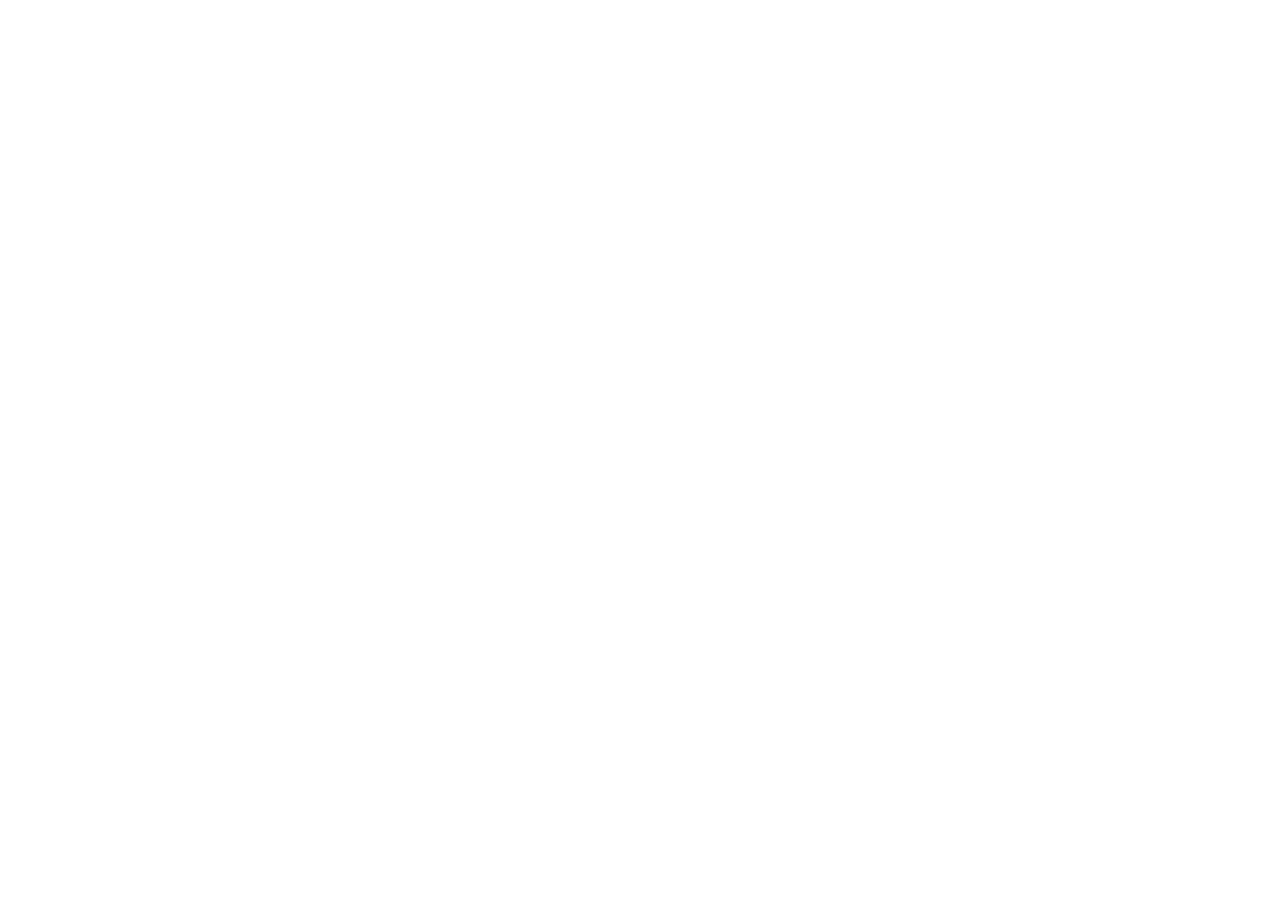
==== faq/index.html @ 0f5249c9 "first commit" ====
<!DOCTYPE html>
<html lang="en">
<head>
  <meta charset="UTF-8">
  <meta name="viewport" content="width=device-width, initial-scale=1.0">
  <title>TaskBoard - FAQ</title>
  <!-- Css Link -->
  <link rel="stylesheet" href="../style/style.css">
</head>
<body>
  
<div class="container">
  
</div>
  <!-- Script Link -->
  <script src="../script/script.js"></script>
  <!-- End -->
</body>
</html>
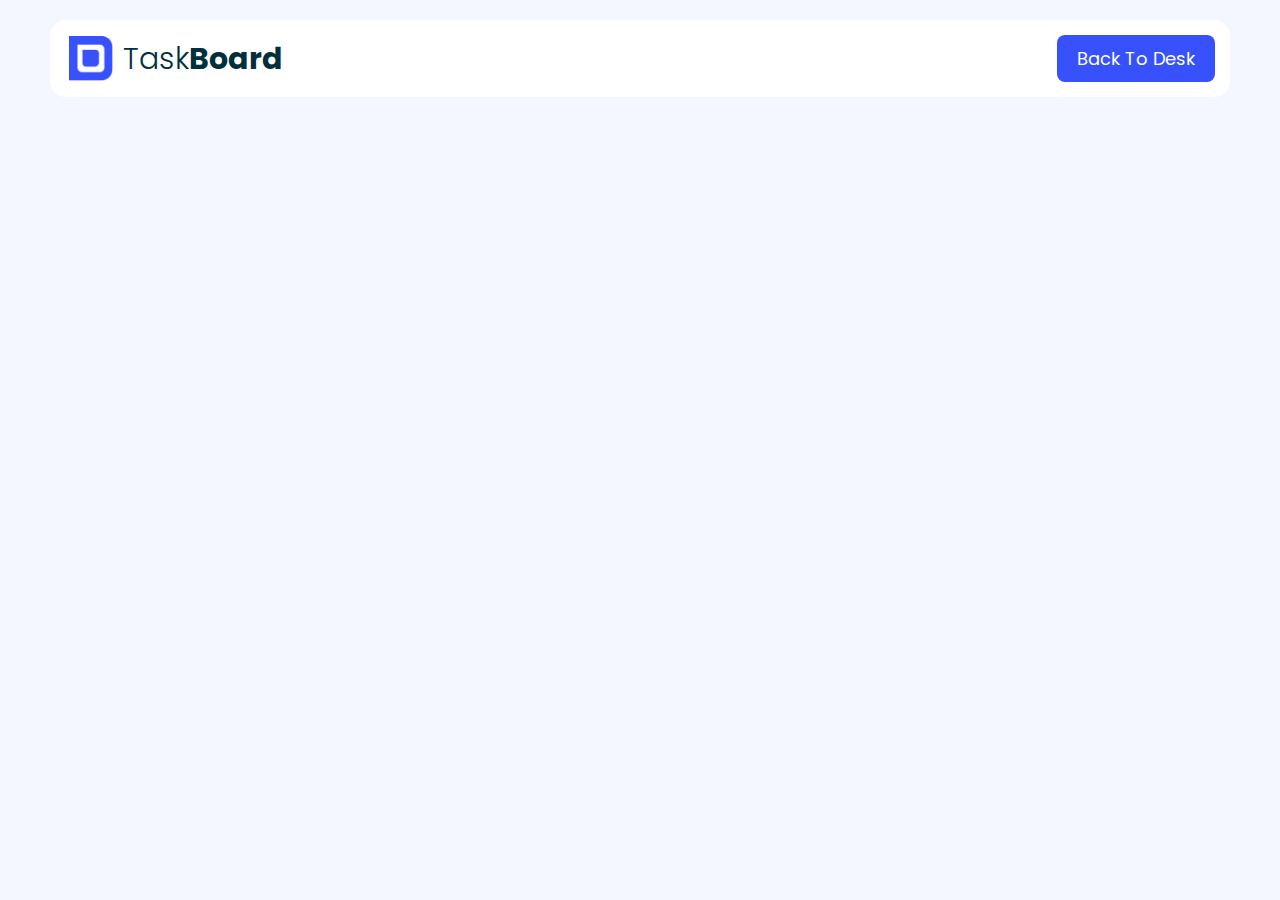
==== commit 6fa088ee: "Faq Header Section Added" ====
--- a/faq/index.html
+++ b/faq/index.html
@@ -5,15 +5,31 @@
   <meta name="viewport" content="width=device-width, initial-scale=1.0">
   <title>TaskBoard - FAQ</title>
   <!-- Css Link -->
+  <link rel="stylesheet" href="./faq.css">
   <link rel="stylesheet" href="../style/style.css">
 </head>
 <body>
+  <!-- <====== (Header Section) ========> -->
+  <header class="max_screen header">
+    <!-- Nav Section -->
+    <nav class="nav_section">
+      <!-- Logo -->
+      <div class="nav_content">
+        <img src="../assets/logo.png" alt="logo">
+        <span class="nav_logoText">Task<span style="font-weight: bold;">Board</span>
+      </div>
+      <!-- Button -->
+      <div class="header_button" id="back_btn">
+        <button>
+          Back To Desk
+        </button>
+      </div>
+    </nav>
+  </header>
+  <!-- <====== (Main Section) ========> -->
   
-<div class="container">
-  
-</div>
-  <!-- Script Link -->
-  <script src="../script/script.js"></script>
+  <!-- JavaScript Link -->
+  <script src="./faq.js"></script>
   <!-- End -->
 </body>
 </html>--- a/faq/faq.css
+++ b/faq/faq.css
@@ -0,0 +1,52 @@
+* {
+  margin: 0;
+  padding: 0;
+  box-sizing: border-box;
+}
+body{
+  background-color: #f4f7ff;
+  padding: 20px;
+}
+/* Custom Setting */
+.max_screen{
+  max-width: 1180px;
+  margin: auto;
+}
+
+
+/* Header */
+.header{
+  background-color: var(--white-color);
+  padding: 15px;
+  border-radius: 16px;
+}
+/* Nav Section */
+.nav_section{
+  display: flex;
+  justify-content: space-between;
+  align-items: center;
+}
+.nav_content{
+  display: flex;
+  justify-content: center;
+  align-items: center;
+  gap: 10px;
+}
+.nav_content > img{
+  width: 20%;
+}
+.nav_logoText{
+  font-size: 30px;
+  font-weight: 300;
+  color: var(--logo-text);
+}
+/* Header Buton */
+.header_button button{
+  background-color: var(--button_color);
+  color: var(--white-color);
+  border: none;
+  padding: 10px 20px;
+  border-radius: 8px;
+  font-size: 18px;
+  cursor: pointer;
+}--- a/style/style.css
+++ b/style/style.css
@@ -0,0 +1,13 @@
+@import url('https://fonts.googleapis.com/css2?family=Poppins:ital,wght@0,100;0,200;0,300;0,400;0,500;0,600;0,700;0,800;0,900;1,100;1,200;1,300;1,400;1,500;1,600;1,700;1,800;1,900&display=swap');
+* {
+  margin: 0;
+  padding: 0;
+  box-sizing: border-box;
+  font-family: "Poppins", sans-serif;
+}
+
+:root{
+  --white-color: #ffffff;
+  --logo-text: #00303C;
+  --button_color: #3752FD;
+}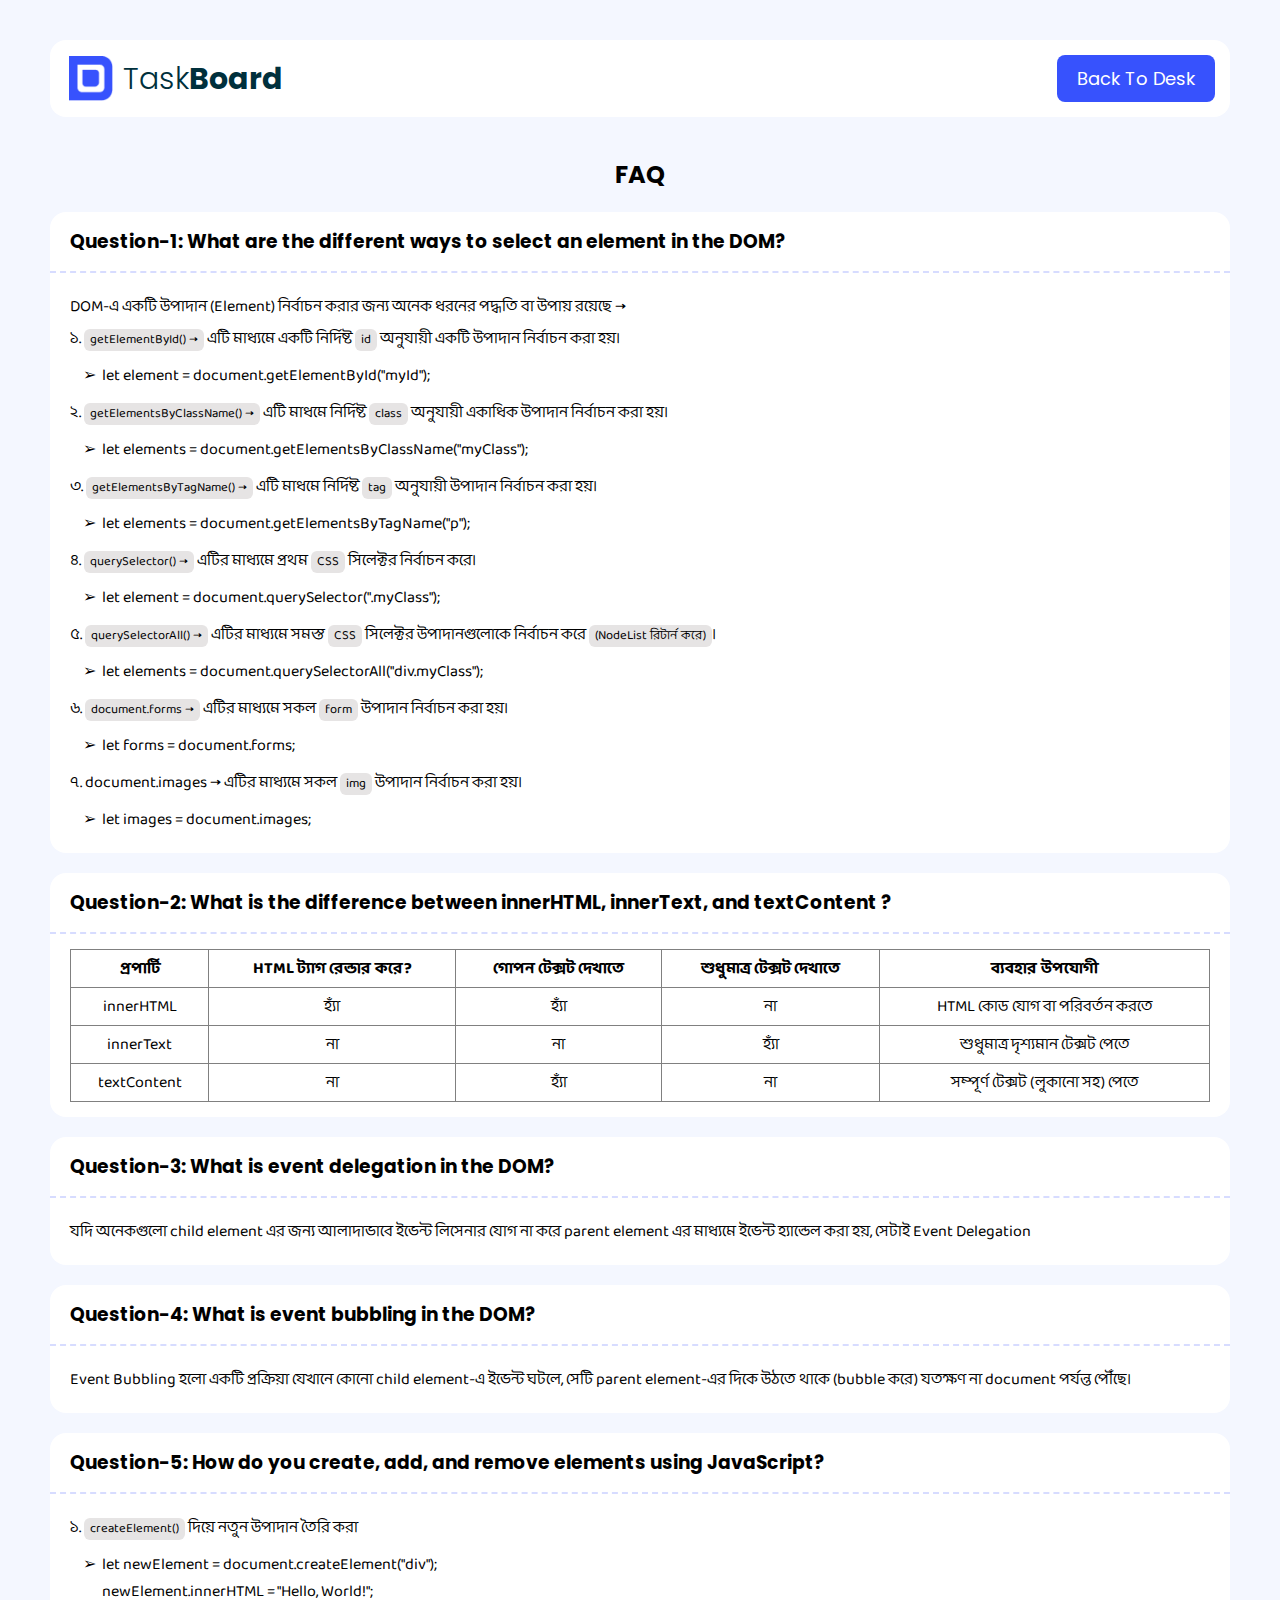
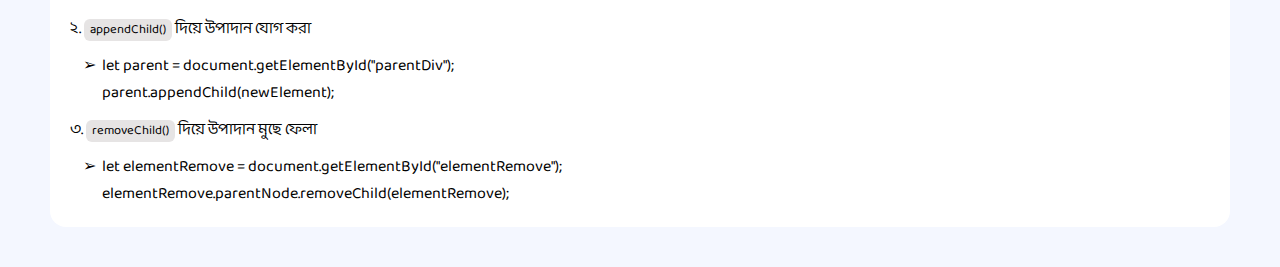
==== commit dbba23ac: "Faq Page Added" ====
--- a/faq/index.html
+++ b/faq/index.html
@@ -27,7 +27,143 @@
     </nav>
   </header>
   <!-- <====== (Main Section) ========> -->
-  
+  <main class="main max_screen">
+    <h2 style="text-align: center;">FAQ</h2>
+    <!-- Faq 1 -->
+    <div class="faq-content">
+      <h3>Question-1: What are the different ways to select an element in the DOM?</h3>
+      <!-- Content -->
+      <div class="faq_answer">
+        <p>DOM-এ একটি উপাদান (Element) নির্বাচন করার জন্য অনেক ধরনের পদ্ধতি বা উপায় রয়েছে →</p>
+        <div>
+          <p>১. <span class="highlight_code">getElementById() →</span> এটি মাধ্যমে একটি নির্দিষ্ট <span class="highlight_code">id</span> অনুযায়ী একটি উপাদান নির্বাচন করা হয়।</p>
+        <ul>
+          <li>let element = document.getElementById("myId");</li>
+        </ul>
+        </div>
+        <div>
+          <p>২. <span class="highlight_code">getElementsByClassName() →</span> এটি মাধমে নির্দিষ্ট <span class="highlight_code">class</span> অনুযায়ী একাধিক উপাদান নির্বাচন করা হয়।</p>
+        <ul>
+          <li>let elements = document.getElementsByClassName("myClass");</li>
+        </ul>
+        </div>
+        <div>
+          <p>৩. <span class="highlight_code">getElementsByTagName() →</span> এটি মাধমে নির্দিষ্ট <span class="highlight_code">tag</span> অনুযায়ী উপাদান নির্বাচন করা হয়।</p>
+        <ul>
+          <li>let elements = document.getElementsByTagName("p");</li>
+        </ul>
+        </div>
+        <div>
+          <p>৪. <span class="highlight_code">querySelector() →</span> এটির মাধ্যমে প্রথম <span class="highlight_code">CSS</span> সিলেক্টর নির্বাচন করে।</p>
+        <ul>
+          <li>let element = document.querySelector(".myClass");</li>
+        </ul>
+        </div>
+        <div>
+          <p>৫. <span class="highlight_code">querySelectorAll() →</span> এটির মাধ্যমে সমস্ত <span class="highlight_code">CSS</span> সিলেক্টর উপাদানগুলোকে নির্বাচন করে <span class="highlight_code">(NodeList রিটার্ন করে)</span>।</p>
+        <ul>
+          <li>let elements = document.querySelectorAll("div.myClass");</li>
+        </ul>
+        </div>
+        <div>
+          <p>৬. <span class="highlight_code">document.forms →</span> এটির মাধ্যমে সকল <span class="highlight_code">form</span> উপাদান নির্বাচন করা হয়।</p>
+        <ul>
+          <li>let forms = document.forms;</li>
+        </ul>
+        </div>
+        <div>
+          <p>৭. document.images → এটির মাধ্যমে সকল <span class="highlight_code">img</span> উপাদান নির্বাচন করা হয়।</p>
+        <ul>
+          <li>let images = document.images;</li>
+        </ul>
+        </div>
+      </div>
+    </div>
+    <!-- Faq 2 -->
+    <div class="faq-content">
+      <h3>Question-2: What is the difference between innerHTML, innerText, and textContent ?</h3>
+      <div class="faq_answer">
+        <table border="1">
+          <tr>
+            <th>প্রপার্টি</th>
+            <th>HTML ট্যাগ রেন্ডার করে?</th>
+            <th>গোপন টেক্সট দেখাতে</th>
+            <th>শুধুমাত্র টেক্সট দেখাতে</th>
+            <th>ব্যবহার উপযোগী</th>
+          </tr>
+          <tr>
+            <td>innerHTML</td>
+            <td>হ্যাঁ</td>
+            <td>হ্যাঁ</td>
+            <td>না</td>
+            <td>HTML কোড যোগ বা পরিবর্তন করতে</td>
+          </tr>
+          <tr>
+            <td>innerText</td>
+            <td>না</td>
+            <td>না</td>
+            <td>হ্যাঁ</td>
+            <td>শুধুমাত্র দৃশ্যমান টেক্সট পেতে</td>
+          </tr>
+          <tr>
+            <td>textContent</td>
+            <td>না</td>
+            <td>হ্যাঁ</td>
+            <td>না</td>
+            <td>সম্পূর্ণ টেক্সট (লুকানো সহ) পেতে</td>
+          </tr>
+        </table>
+      </div>
+    </div>
+    <!-- Faq 3 -->
+    <div class="faq-content">
+      <h3>Question-3: What is event delegation in the DOM?</h3>
+      <div class="faq_answer">
+        <p>যদি অনেকগুলো child element এর জন্য আলাদাভাবে ইভেন্ট লিসেনার যোগ না করে parent element এর মাধ্যমে ইভেন্ট হ্যান্ডেল করা হয়, সেটাই Event Delegation</p>
+      </div>
+    </div>
+    <!-- Faq 4 -->
+    <div class="faq-content">
+      <h3>Question-4: What is event bubbling in the DOM?</h3>
+      <div class="faq_answer">
+        <p>Event Bubbling হলো একটি প্রক্রিয়া যেখানে কোনো child element-এ ইভেন্ট ঘটলে, সেটি parent element-এর দিকে উঠতে থাকে (bubble করে) যতক্ষণ না document পর্যন্ত পৌঁছে।</p>
+      </div>
+    </div>
+    <!-- Faq 4 -->
+    <div class="faq-content">
+      <h3>Question-5: How do you create, add, and remove elements using JavaScript?</h3>
+      <div class="faq_answer">
+        <div>
+          <p>১. <span class="highlight_code">createElement()</span> দিয়ে নতুন উপাদান তৈরি করা</p>
+          <ul>
+            <li>
+              let newElement = document.createElement("div");<br>
+              newElement.innerHTML = "Hello, World!";
+            </li>
+          </ul>
+        </div>
+        <div>
+          <p>২. <span class="highlight_code">appendChild()</span> দিয়ে উপাদান যোগ করা</p>
+          <ul>
+            <li>
+              let parent = document.getElementById("parentDiv");<br>
+              parent.appendChild(newElement);
+            </li>
+          </ul>
+        </div>
+        <div>
+          <p>৩. <span class="highlight_code">removeChild()</span> দিয়ে উপাদান মুছে ফেলা</p>
+          <ul>
+            <li>
+              let elementRemove = document.getElementById("elementRemove");<br>
+              elementRemove.parentNode.removeChild(elementRemove);
+            </li>
+          </ul>
+        </div>
+      </div>
+    </div>
+  </main>
+
   <!-- JavaScript Link -->
   <script src="./faq.js"></script>
   <!-- End -->
--- a/faq/faq.css
+++ b/faq/faq.css
@@ -4,15 +4,9 @@
   box-sizing: border-box;
 }
 body{
-  background-color: #f4f7ff;
+  background-color: var(--body-bg);
   padding: 20px;
 }
-/* Custom Setting */
-.max_screen{
-  max-width: 1180px;
-  margin: auto;
-}
-
 
 /* Header */
 .header{
@@ -49,4 +43,44 @@
   border-radius: 8px;
   font-size: 18px;
   cursor: pointer;
+}
+/* Main Section */
+.main{
+  padding: 20px 0;
+  display: flex;
+  flex-direction: column;
+  gap: 20px;
+}
+/* FAQ */
+.faq-content{
+  background-color: var(--white-color);
+  border-radius: 16px;
+}
+.faq-content > h3{
+  border-bottom: 2px dashed rgba(55, 82, 253, 0.2);
+  padding: 15px 20px;
+}
+.faq_answer p, .faq_answer ul{
+  font-family: "Baloo Da 2", sans-serif;
+}
+.faq_answer ul{
+  padding: 5px;
+  padding-left: 32px;
+  list-style-type: "➢  "
+}
+.faq_answer li{
+  font-family: "Baloo Da 2", sans-serif;
+}
+.faq_answer{
+  padding: 15px 20px;
+}
+table{
+  width: 100%;
+  text-align: center;
+  border-collapse: collapse;
+}
+td, th{
+  font-family: "Baloo Da 2", sans-serif;
+  padding: 5px;
+  border-radius: 10px;
 }--- a/style/style.css
+++ b/style/style.css
@@ -1,13 +1,45 @@
 @import url('https://fonts.googleapis.com/css2?family=Poppins:ital,wght@0,100;0,200;0,300;0,400;0,500;0,600;0,700;0,800;0,900;1,100;1,200;1,300;1,400;1,500;1,600;1,700;1,800;1,900&display=swap');
+@import url('https://fonts.googleapis.com/css2?family=Baloo+Da+2:wght@400..800&display=swap');
 * {
   margin: 0;
   padding: 0;
   box-sizing: border-box;
   font-family: "Poppins", sans-serif;
 }
-
+body{
+  background-color: var(--body-bg);
+  padding: 20px;
+}
+/* Custom Setting */
+.max_screen{
+  max-width: 1180px;
+  margin: auto;
+}
+p{
+  margin: 5px 0;
+}
+.highlight_code{
+  font-family: "Baloo Da 2", sans-serif;
+  background-color: var(--highlight_code);
+  padding: 0px 6px;
+  font-size: 80%;
+  border-radius: 6px;
+  width: fit-content;
+}
 :root{
+  --body-bg: #f4f7ff;
   --white-color: #ffffff;
   --logo-text: #00303C;
   --button_color: #3752FD;
+  --highlight_code: #e6e4e4;
+}
+/* <=== Header Section ===> */
+.header{
+  background-color: var(--white-color);
+  margin: 20px auto;
+}
+.nav_section{
+  display: flex;
+  justify-content: space-between;
+  align-items: center;
 }